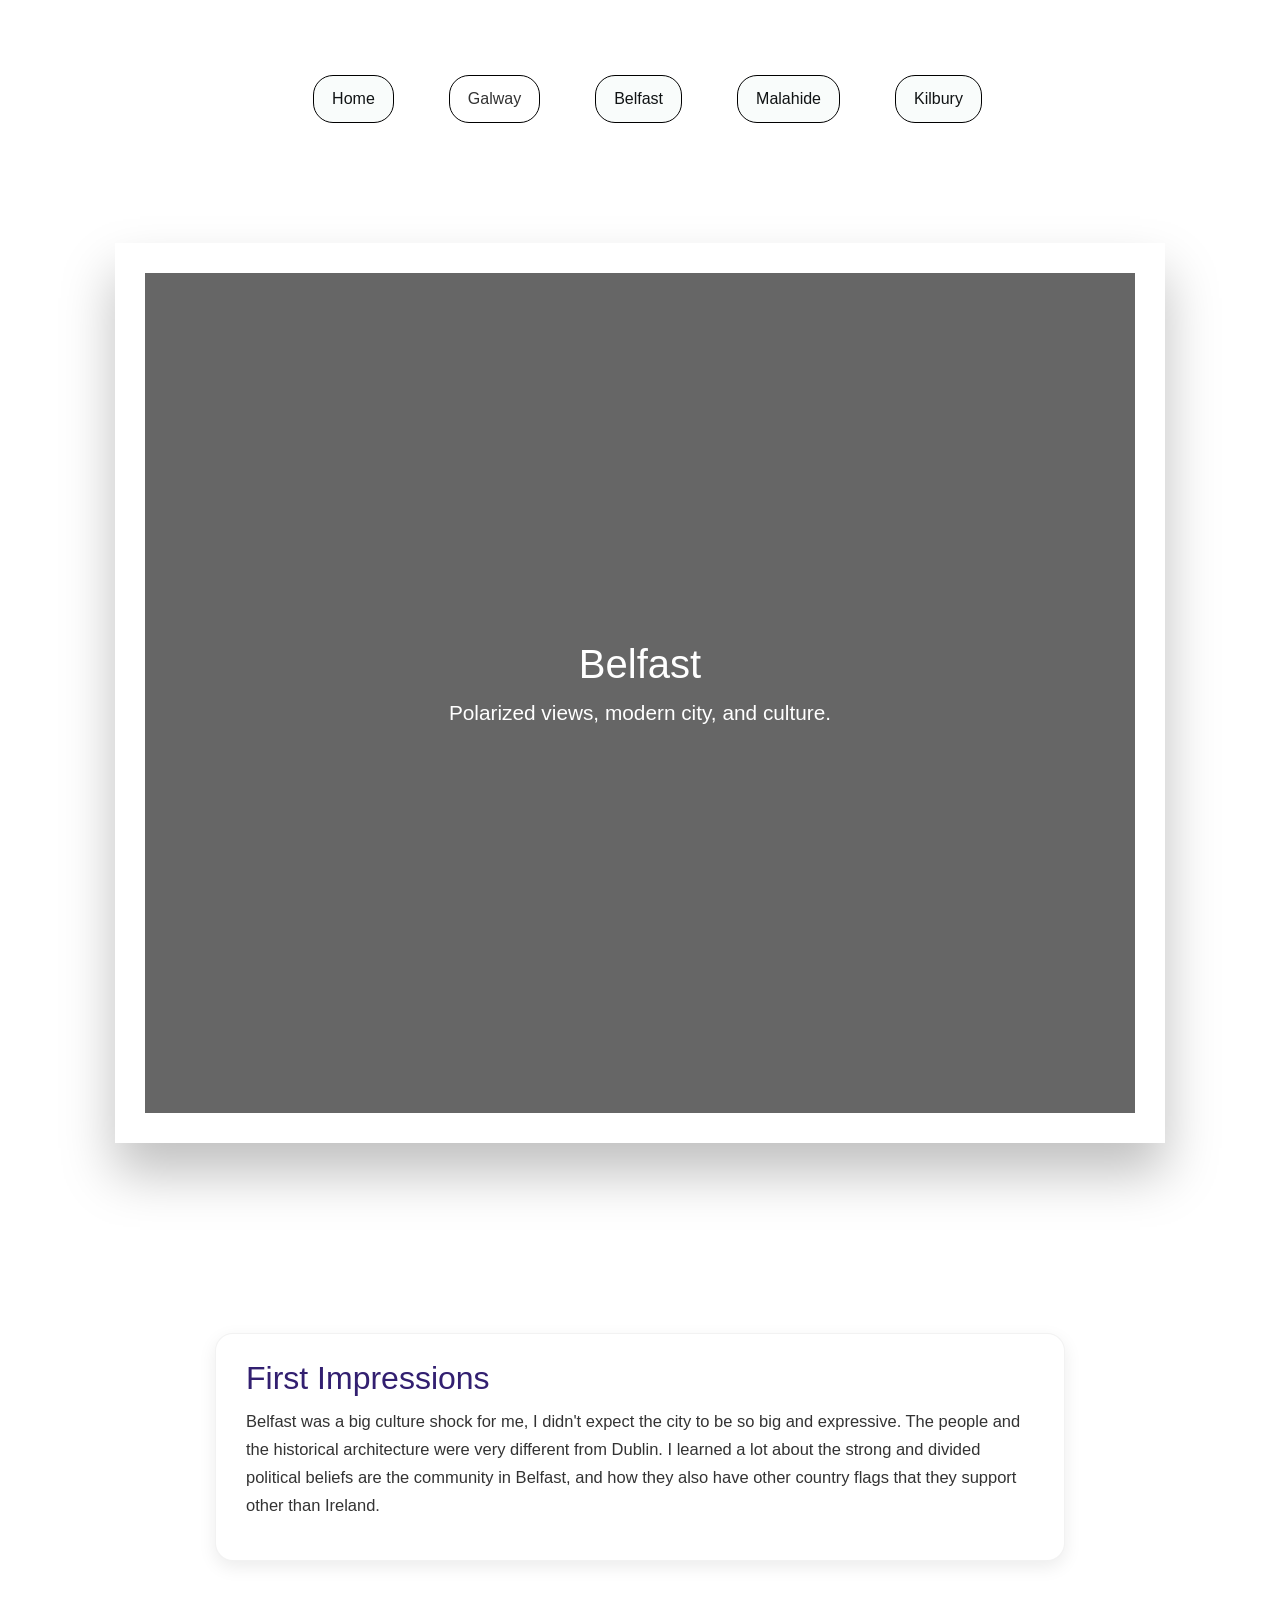
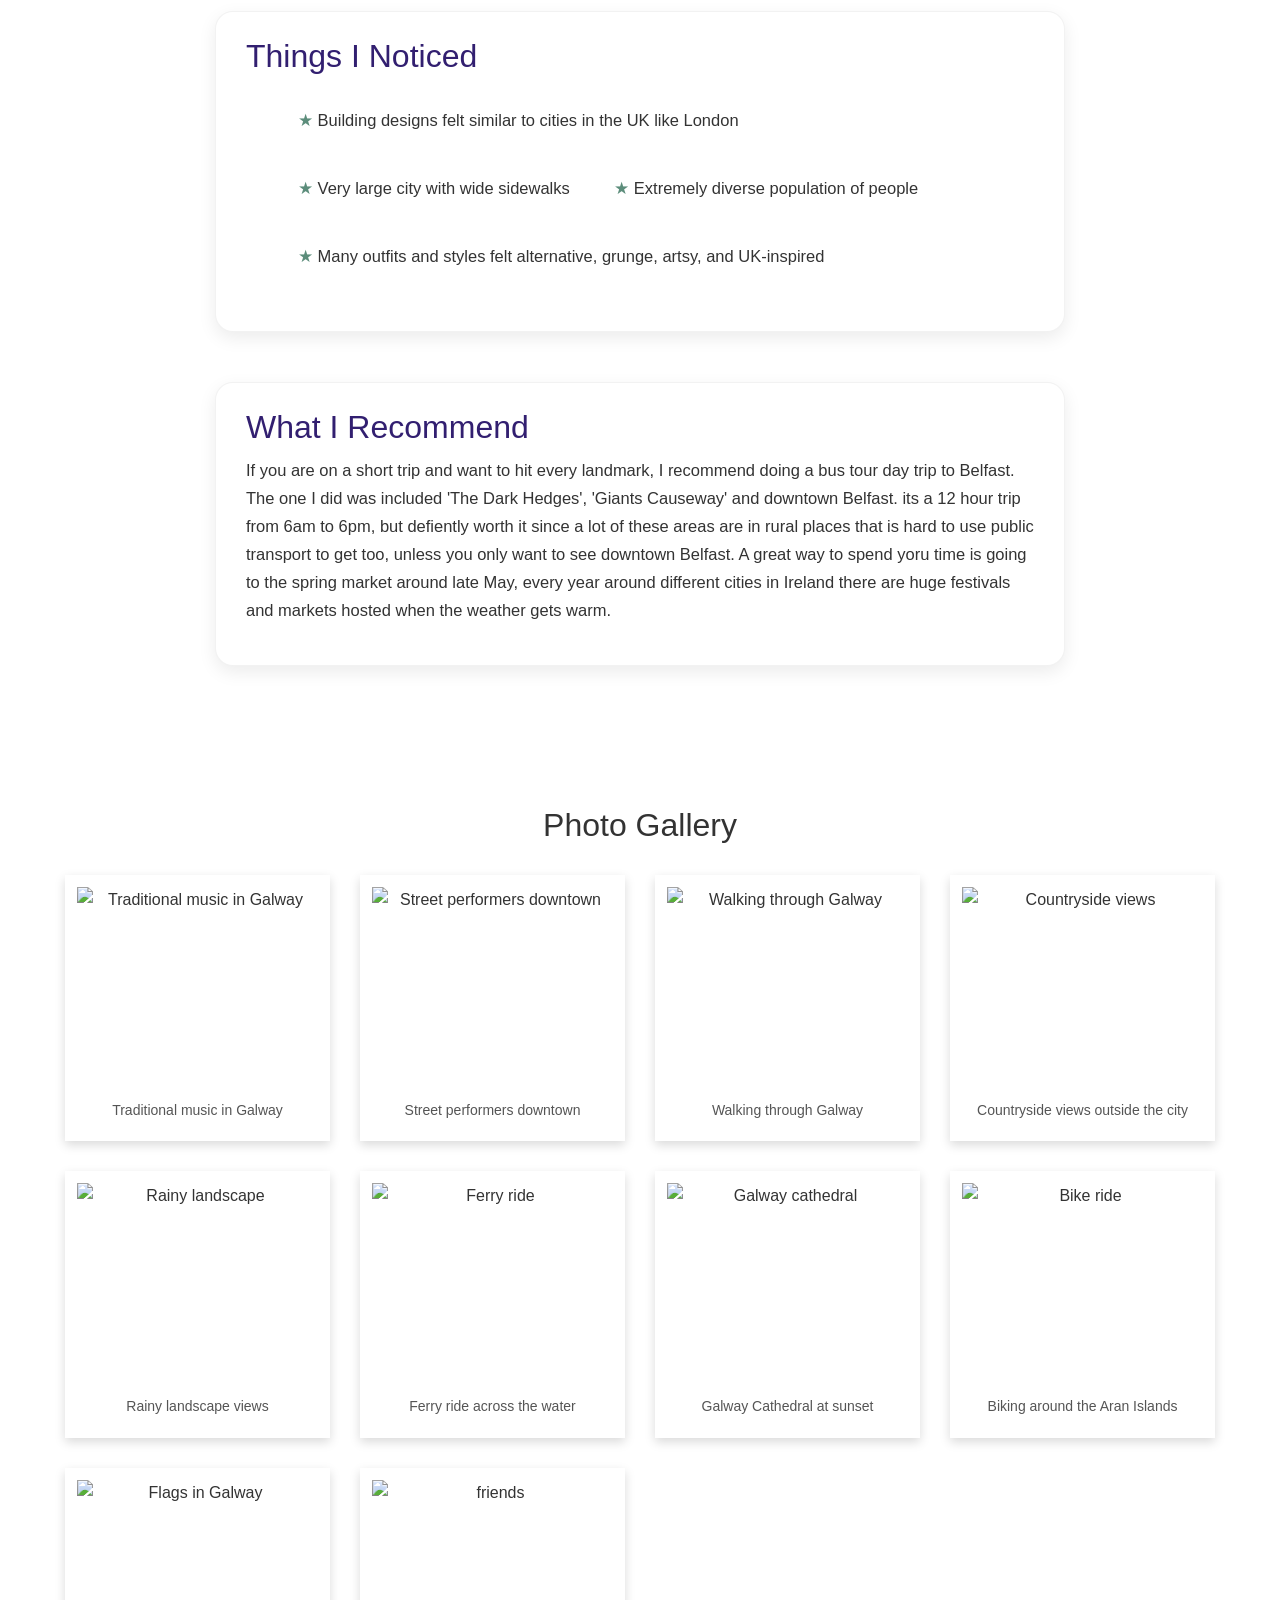
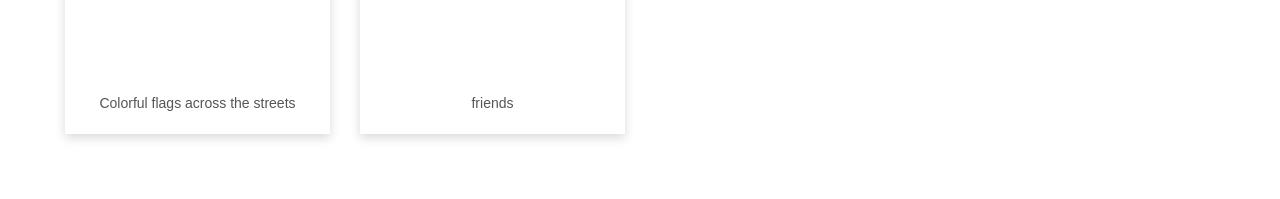
==== belfast.html @ 443b7fda "Add files via upload" ====
<!DOCTYPE html>
<html lang="en">

<head>
    
    <meta charset="UTF-8">
    <meta name="viewport" content="width=device-width, initial-scale=1.0">

    <title>Belfast</title>

    <link href="https://cdn.jsdelivr.net/npm/bootstrap@5.3.7/dist/css/bootstrap.min.css" rel="stylesheet">
    <link rel="stylesheet" href="style.css">
    <link rel="stylesheet" href="belfast.css">

     
</head>
<a id="skip" href="#main">skip to main</a>

<nav>

<body>

    <!-- navigation -->
    <ul class="nav nav-pills justify-content-end city-tabs">
        <li class="nav-item">
            <a class="nav-link" href="index.html">Home</a>
        </li>
        <li class="nav-item">
            <a class="nav-link active" href="galway.html">Galway</a>
        </li>
        <li class="nav-item">
            <a class="nav-link" href="belfast.html">Belfast</a>
        </li>
        <li class="nav-item">
            <a class="nav-link" href="malahide.html">Malahide</a>
        </li>
         <li class="nav-item">
            <a class="nav-link" href="kilbury.html">Kilbury</a>
        </li>
    </ul>

    <!-- hero -->
   <header class="city-header belfast">
        <h1>Belfast</h1>
        <p>Polarized views, modern city, and culture.</p>
    </header>

    <!-- sections -->
    <main>

        <section class="city-section">
            <h2>First Impressions</h2>
            <p>
                Belfast was a big culture shock for me, I didn't expect the city to be so big and expressive.
                The people and the historical architecture were very different from Dublin. I learned a lot about the
                strong and divided political beliefs are the community in Belfast, and how they also have other country flags
                that they support other than Ireland. 
            </p>
        </section>

        <section class="city-section">

    <h2>Things I Noticed</h2>

    <ul class="city-list">
        <li>Building designs felt similar to cities in the UK like London</li>

        <li>Very large city with wide sidewalks</li>

        <li>Extremely diverse population of people</li>

        <li>Many outfits and styles felt alternative, grunge, artsy, and UK-inspired</li>
    </ul>

</section>

        <section class="city-section">
            <h2>What I Recommend</h2>
            <p>
            If you are on a short trip and want to hit every landmark, I recommend doing a bus tour day trip to Belfast.
            The one I did was included 'The Dark Hedges', 'Giants Causeway' and downtown Belfast. its a 12 hour trip from 6am to 6pm, but
            defiently worth it since a lot of these areas are in rural places that is hard to use public transport to get too, unless you only 
            want to see downtown Belfast.

            A great way to spend yoru time is going to the spring market around late May, every year around different cities in Ireland there are 
            huge festivals and markets hosted when the weather gets warm. 

                 </p>
            
 
        </section>

       

    </main>

  <!-- gallery -->
<section class="photo-gallery">

    <h2>Photo Gallery</h2>

    <div class="gallery-grid">

        <div class="polaroid">
            <img src="img/dragon.jpeg" alt="Traditional music in Galway">
            <p>Traditional music in Galway</p>
        </div>

        <div class="polaroid">
            <img src="img/carnival.jpeg" alt="Street performers downtown">
            <p>Street performers downtown</p>
        </div>

        <div class="polaroid">
            <img src="img/duo.jpeg" alt="Walking through Galway">
            <p>Walking through Galway</p>
        </div>

        <div class="polaroid">
            <img src="img/giants.jpeg" alt="Countryside views">
            <p>Countryside views outside the city</p>
        </div>

        <div class="polaroid">
            <img src="img/history.jpeg" alt="Rainy landscape">
            <p>Rainy landscape views</p>
        </div>

        <div class="polaroid">
            <img src="img/graffiti.jpeg" alt="Ferry ride">
            <p>Ferry ride across the water</p>
        </div>

        <div class="polaroid">
            <img src="img/memorial.jpeg" alt="Galway cathedral">
            <p>Galway Cathedral at sunset</p>
        </div>

        <div class="polaroid">
            <img src="img/hedges.jpeg" alt="Bike ride">
            <p>Biking around the Aran Islands</p>
        </div>


        <div class="polaroid">
            <img src="img/back.jpeg" alt="Flags in Galway">
            <p>Colorful flags across the streets</p>
        </div>

        <div class="polaroid">
            <img src="img/armor.jpeg" alt="friends">
            <p>friends</p>
        </div>
    </div>

</section>
</body>



</html>
---- style.css ----
#skip{
    position:absolute;
    top: -100px;
}

/* RESET */
*{
    margin: 0;
    padding: 0;
    box-sizing: border-box;
}

/* PAGE BASE */
body{
    font-family:'Segoe UI', Tahoma, Geneva, Verdana, sans-serif;
    background-color: #f5ebf2;
    color: #333;
    line-height: 1.6;
}

/* NAVIGATION */
nav{
    background-color: white;
    padding: 15px;
    text-align: center;
}

nav ul{
    list-style: none;
}

nav li{
    display: inline-block;
    margin: 20px 20px;
}

nav a{
    text-decoration: none;
    color: rgb(66, 15, 47);
    font-weight: bold;
}

/* MAIN LAYOUT */
main{
    width: 80%;
    margin: auto;
    padding: 40px 0;
}

/* HERO BASE */
header{
    height: 100vh;

    background-image: url("img/tulips.jpeg");
    background-size: cover;
    background-position: center;

    display: flex;
    flex-direction: column;
    justify-content: center;
    align-items: center;

    text-align: center;
    color: rgb(16, 16, 16);

    position: relative;

    margin: 100px;
     
    box-shadow: 0 30px 50px rgba(240, 239, 239, 0.25);
}

/* HERO OVERLAY */
header::before{
    content: "";
    position: absolute;
    inset: 0;
    background: rgba(80, 209, 175, 0.4);
}

/* HERO TEXT ABOVE OVERLAY */
header h1,
header p,
header a{
    position: relative;
    z-index: 1;
}

header p{
    font-size: 1.3rem;
}



/* ABOUT SECTION */
.about-card{
    background: white;
    width: 90%;
    max-width: 900px;

    margin: 40px auto;
    padding: 25px;

    display: flex;
    gap: 25px;
    align-items: center;

    border-radius: 18px;
    box-shadow: 0 6px 18px rgba(0,0,0,0.08);

    flex-wrap: wrap;
}

.about-card img{
    width: 250px;
    max-width: 100%;
    height: auto;
    object-fit: cover;
    border-radius: 12px;
}

.about-text{
    flex: 1;
    min-width: 250px;
}

.about-text p{
    line-height: 1.7;
    word-wrap: break-word;
}

/* HOMEPAGE GALLERY */
.homepage-gallery{
    text-align: center;
    padding: 40px;
}

.gallery{
    display: flex;
    justify-content: center;
    gap: 25px;
    flex-wrap: wrap;
    margin-top: 20px;
}

.gallery img{
    width: 300px;
    height: 300px;
    object-fit: cover;

    background: rgb(246, 245, 245);
    padding: 12px 12px 40px 12px;

    border-radius: 4px;
    box-shadow: 0 4px 10px rgba(0,0,0,0.2);

    transition: 0.3s;
}

.gallery img:nth-child(1){ transform: rotate(-3deg); }
.gallery img:nth-child(2){ transform: rotate(2deg); }
.gallery img:nth-child(3){ transform: rotate(-2deg); }

.gallery img:hover{
    transform: scale(1.03);
}

/* CITY SECTIONS */
.city-section{
    max-width: 850px;
    margin: 50px auto;

    padding: 25px 30px;
    background: #ffffff;

    border-radius: 18px;
    box-shadow: 0 6px 18px rgba(0,0,0,0.08);

    border: 1px solid rgba(0,0,0,0.05);
    text-align: left;
}

.city-header{
    height: 100vh;

    background-image: url("img/tulips.jpeg");
    background-size: cover;
    background-position: center;

    display: flex;
    flex-direction: column;
    justify-content: center;
    align-items: center;

    text-align: center;
    color: white;

    position: relative;

    margin: 100px;
    border: 30px solid white;
    box-shadow: 0 30px 50px rgba(0,0,0,0.25);

    
}
.city-section h2{
    margin-bottom: 10px;
}

.city-section p,
.city-section li{
    line-height: 1.7;
    font-size: 16.5px;
}

.city-list li::before{
    content: "★ ";
    color: #5c8d7b;
}

/* TABS */
.city-tabs{
    justify-content: center !important;
}

.city-tabs .nav-link{
    margin-left: 15px;
    margin-top: 40px;

    border-radius: 20px;
    padding: 10px 18px;

    background-color: rgba(249, 252, 251, 0.901);
    color: rgb(16, 19, 20);

    border: 1.5px solid black !important;
    transition: 0.3s;
}

.city-tabs .nav-link:hover{
    background-color: rgb(125, 220, 239) !important;
    color: #333 !important;
}

.city-tabs .nav-link.active{
    background-color: white;
    color: #333;
    border: 1px solid white;
}

/* PHOTO GALLERY */
.photo-gallery{
    padding: 50px;
    text-align: center;
}

.gallery-grid{
    display: grid;
    grid-template-columns: repeat(auto-fit, minmax(250px, 1fr));
    gap: 30px;
    margin-top: 30px;
}

.polaroid{
    background: white;
    padding: 12px 12px 20px 12px;

    box-shadow: 0 4px 10px rgba(0,0,0,0.15);

    display: flex;
    flex-direction: column;
}

.polaroid img{
    width: 100%;
    height: 200px;
    object-fit: cover;
    display: block;
}

.polaroid p{
    margin: 12px 0 0 0;
    font-size: 14px;
    color: #555;
    text-align: center;
}

/* MOBILE */
@media (max-width: 768px){

    header,
    .city-header{
        height: 70vh;
        margin: 0;
        border: none;
    }

    .about-card{
        flex-direction: column;
        text-align: center;
    }
}
---- belfast.css ----
.city-header{
    height: 100vh;

    background-image: url("img/acla.jpeg");
    background-size: cover;
    background-position: center;

    display: flex;
    flex-direction: column;
    justify-content: center;
    align-items: center;

    text-align: center;
    color: white;

    position: relative;

    margin: 100px;
    border: 30px solid white;
    box-shadow: 0 30px 50px rgba(0,0,0,0.25);

    
}


.city-header::before{
    content: "";
    position: absolute;
    inset: 0;
    background: rgba(0, 0, 0, 0.6);
}



 
.city-section h2{
    color: #321f70;
    margin-bottom: 10px;
}


@media (max-width: 768px){

    header,
    .city-header{
        height: 70vh;
        margin: 0;
        border: none;
    }

    .about-card{
        flex-direction: column;
        text-align: center;
    }

    .city-section{
        margin: 20px;
        padding: 20px;
    }

    .gallery-grid{
        grid-template-columns: 1fr;
    }
}
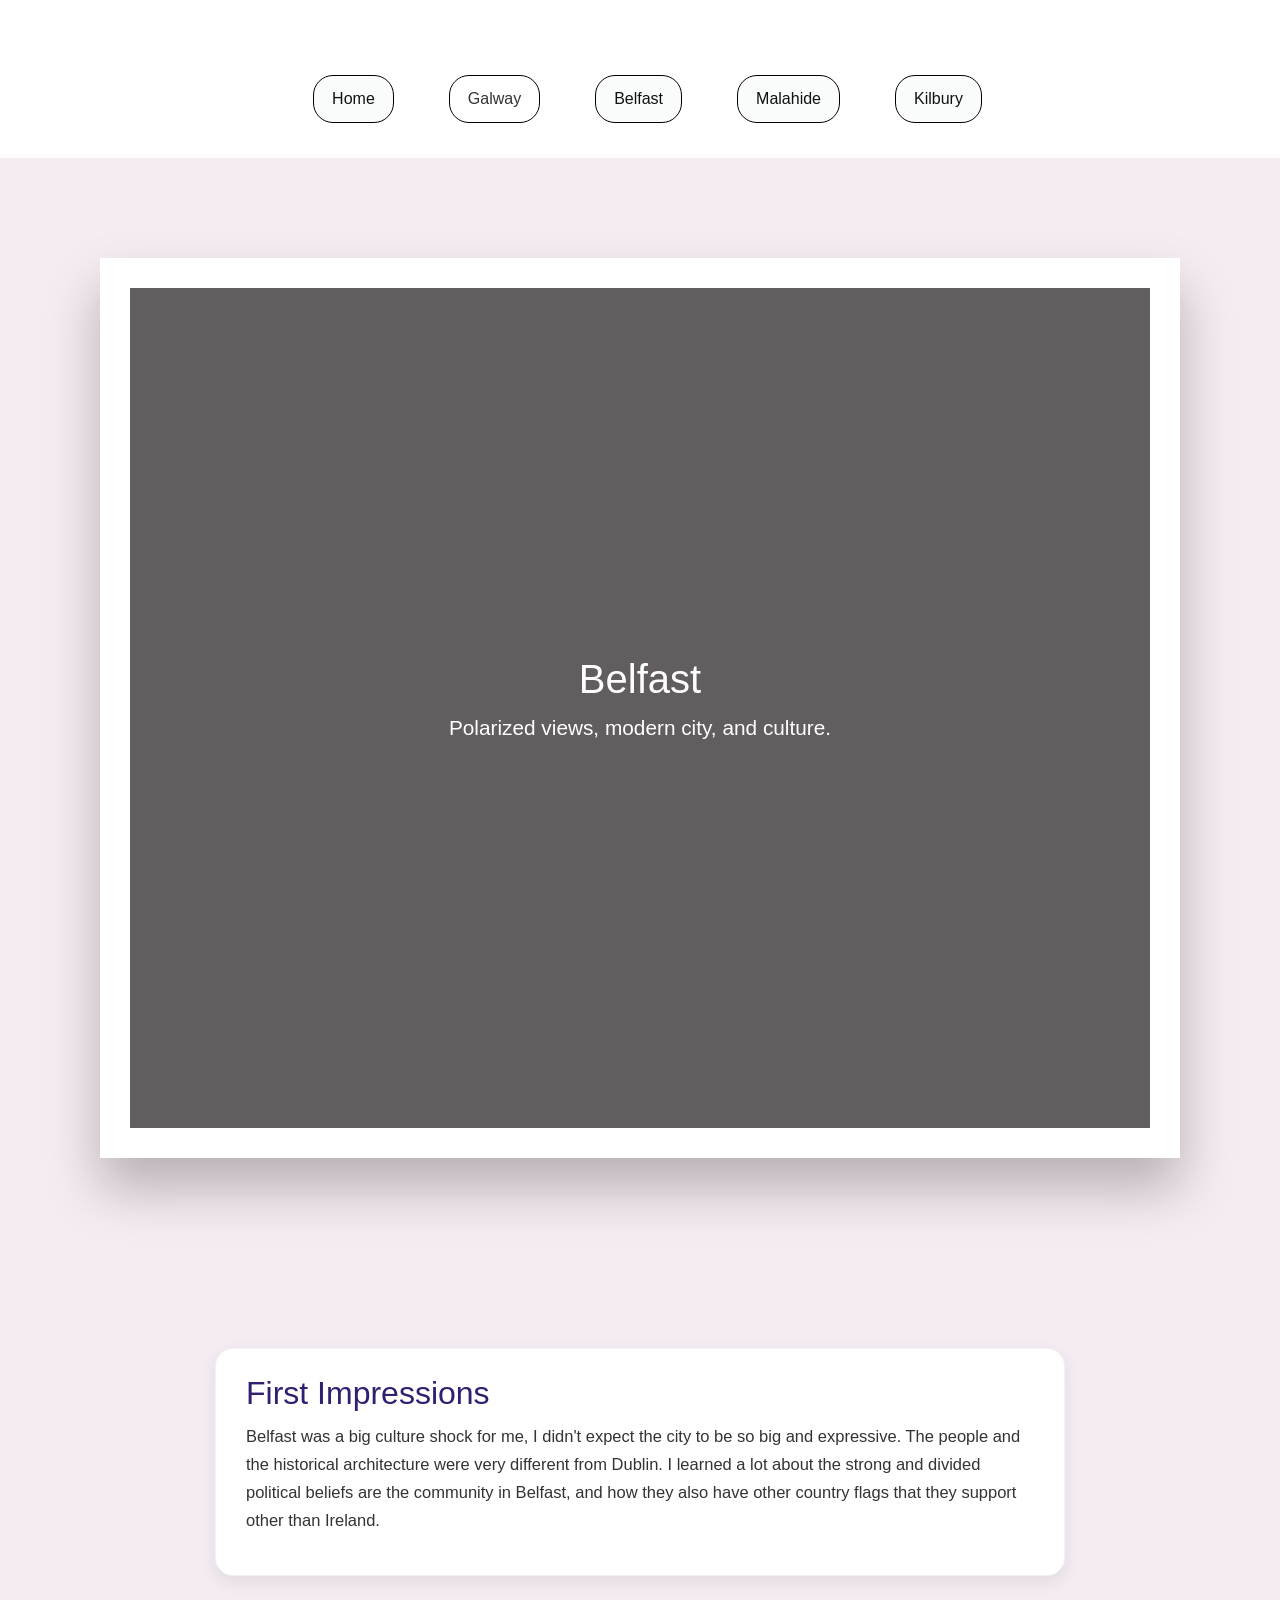
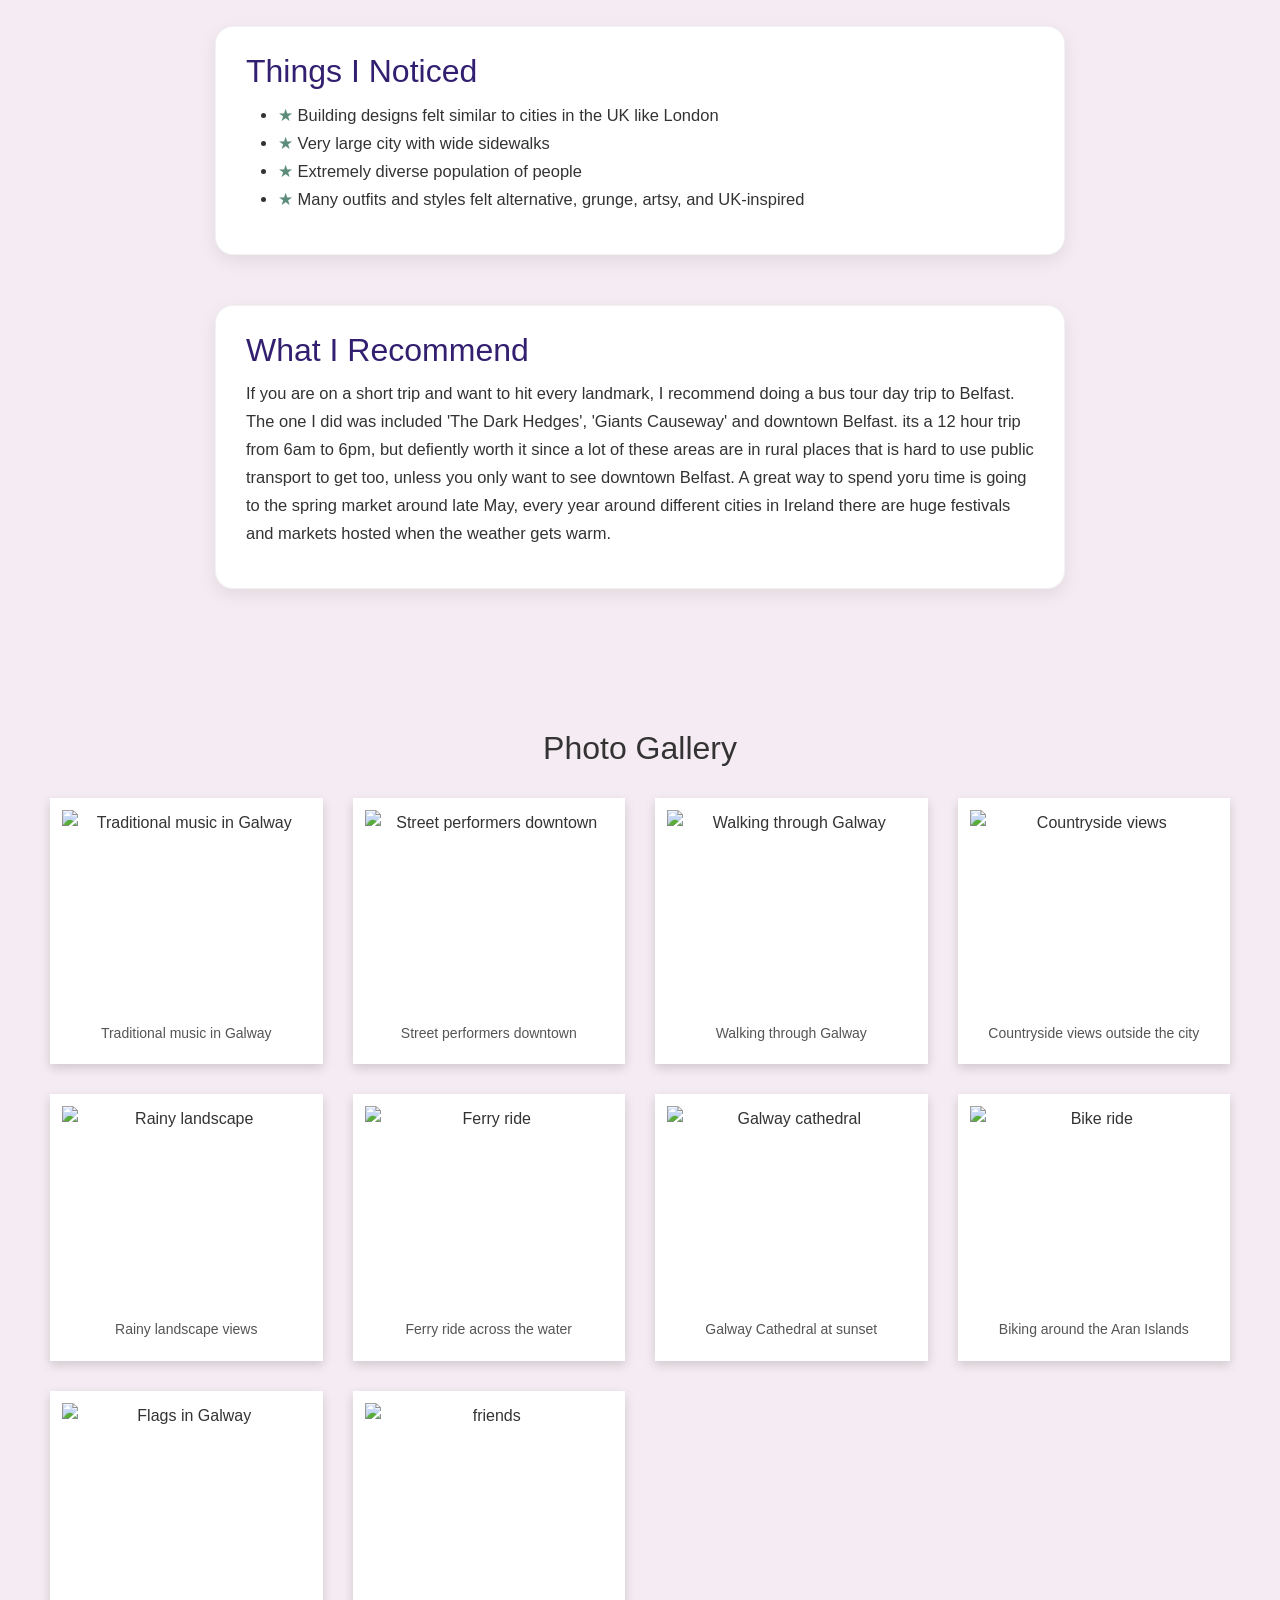
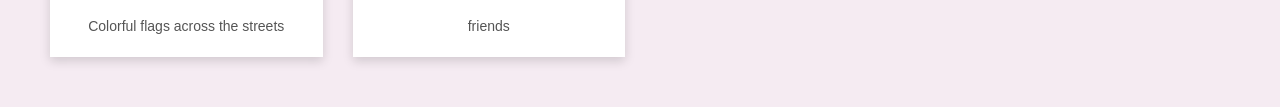
==== commit b736b47b: "Add files via upload" ====
--- a/belfast.html
+++ b/belfast.html
@@ -2,7 +2,7 @@
 <html lang="en">
 
 <head>
-    
+
     <meta charset="UTF-8">
     <meta name="viewport" content="width=device-width, initial-scale=1.0">
 
@@ -12,150 +12,162 @@
     <link rel="stylesheet" href="style.css">
     <link rel="stylesheet" href="belfast.css">
 
-     
 </head>
-<a id="skip" href="#main">skip to main</a>
-
-<nav>
 
 <body>
 
-    <!-- navigation -->
-    <ul class="nav nav-pills justify-content-end city-tabs">
-        <li class="nav-item">
-            <a class="nav-link" href="index.html">Home</a>
-        </li>
-        <li class="nav-item">
-            <a class="nav-link active" href="galway.html">Galway</a>
-        </li>
-        <li class="nav-item">
-            <a class="nav-link" href="belfast.html">Belfast</a>
-        </li>
-        <li class="nav-item">
-            <a class="nav-link" href="malahide.html">Malahide</a>
-        </li>
-         <li class="nav-item">
-            <a class="nav-link" href="kilbury.html">Kilbury</a>
-        </li>
-    </ul>
+    <a id="skip" href="#main">skip to main</a>
+
+    <nav>
+
+        <!-- navigation -->
+        <ul class="nav nav-pills justify-content-end city-tabs">
+
+            <li class="nav-item">
+                <a class="nav-link" href="index.html">Home</a>
+            </li>
+
+            <li class="nav-item">
+                <a class="nav-link active" href="galway.html">Galway</a>
+            </li>
+
+            <li class="nav-item">
+                <a class="nav-link" href="belfast.html">Belfast</a>
+            </li>
+
+            <li class="nav-item">
+                <a class="nav-link" href="malahide.html">Malahide</a>
+            </li>
+
+            <li class="nav-item">
+                <a class="nav-link" href="kilbury.html">Kilbury</a>
+            </li>
+
+        </ul>
+
+    </nav>
 
     <!-- hero -->
-   <header class="city-header belfast">
+    <header class="city-header belfast">
+
         <h1>Belfast</h1>
         <p>Polarized views, modern city, and culture.</p>
+
     </header>
 
     <!-- sections -->
-    <main>
+    <main id="main">
 
         <section class="city-section">
+
             <h2>First Impressions</h2>
+
             <p>
                 Belfast was a big culture shock for me, I didn't expect the city to be so big and expressive.
                 The people and the historical architecture were very different from Dublin. I learned a lot about the
                 strong and divided political beliefs are the community in Belfast, and how they also have other country flags
-                that they support other than Ireland. 
+                that they support other than Ireland.
             </p>
+
         </section>
 
         <section class="city-section">
 
-    <h2>Things I Noticed</h2>
+            <h2>Things I Noticed</h2>
 
-    <ul class="city-list">
-        <li>Building designs felt similar to cities in the UK like London</li>
+            <ul class="city-list">
 
-        <li>Very large city with wide sidewalks</li>
+                <li>Building designs felt similar to cities in the UK like London</li>
 
-        <li>Extremely diverse population of people</li>
+                <li>Very large city with wide sidewalks</li>
 
-        <li>Many outfits and styles felt alternative, grunge, artsy, and UK-inspired</li>
-    </ul>
+                <li>Extremely diverse population of people</li>
 
-</section>
+                <li>Many outfits and styles felt alternative, grunge, artsy, and UK-inspired</li>
+
+            </ul>
+
+        </section>
 
         <section class="city-section">
+
             <h2>What I Recommend</h2>
+
             <p>
-            If you are on a short trip and want to hit every landmark, I recommend doing a bus tour day trip to Belfast.
-            The one I did was included 'The Dark Hedges', 'Giants Causeway' and downtown Belfast. its a 12 hour trip from 6am to 6pm, but
-            defiently worth it since a lot of these areas are in rural places that is hard to use public transport to get too, unless you only 
-            want to see downtown Belfast.
+                If you are on a short trip and want to hit every landmark, I recommend doing a bus tour day trip to Belfast.
+                The one I did was included 'The Dark Hedges', 'Giants Causeway' and downtown Belfast. its a 12 hour trip from 6am to 6pm, but
+                defiently worth it since a lot of these areas are in rural places that is hard to use public transport to get too, unless you only
+                want to see downtown Belfast.
 
-            A great way to spend yoru time is going to the spring market around late May, every year around different cities in Ireland there are 
-            huge festivals and markets hosted when the weather gets warm. 
+                A great way to spend yoru time is going to the spring market around late May, every year around different cities in Ireland there are
+                huge festivals and markets hosted when the weather gets warm.
+            </p>
 
-                 </p>
-            
- 
         </section>
-
-       
 
     </main>
 
-  <!-- gallery -->
-<section class="photo-gallery">
+    <!-- gallery -->
+    <section class="photo-gallery">
 
-    <h2>Photo Gallery</h2>
+        <h2>Photo Gallery</h2>
 
-    <div class="gallery-grid">
+        <div class="gallery-grid">
 
-        <div class="polaroid">
-            <img src="img/dragon.jpeg" alt="Traditional music in Galway">
-            <p>Traditional music in Galway</p>
+            <div class="polaroid">
+                <img src="img/dragon.jpeg" alt="Traditional music in Galway">
+                <p>Traditional music in Galway</p>
+            </div>
+
+            <div class="polaroid">
+                <img src="img/carnival.jpeg" alt="Street performers downtown">
+                <p>Street performers downtown</p>
+            </div>
+
+            <div class="polaroid">
+                <img src="img/duo.jpeg" alt="Walking through Galway">
+                <p>Walking through Galway</p>
+            </div>
+
+            <div class="polaroid">
+                <img src="img/giants.jpeg" alt="Countryside views">
+                <p>Countryside views outside the city</p>
+            </div>
+
+            <div class="polaroid">
+                <img src="img/history.jpeg" alt="Rainy landscape">
+                <p>Rainy landscape views</p>
+            </div>
+
+            <div class="polaroid">
+                <img src="img/graffiti.jpeg" alt="Ferry ride">
+                <p>Ferry ride across the water</p>
+            </div>
+
+            <div class="polaroid">
+                <img src="img/memorial.jpeg" alt="Galway cathedral">
+                <p>Galway Cathedral at sunset</p>
+            </div>
+
+            <div class="polaroid">
+                <img src="img/hedges.jpeg" alt="Bike ride">
+                <p>Biking around the Aran Islands</p>
+            </div>
+
+            <div class="polaroid">
+                <img src="img/back.jpeg" alt="Flags in Galway">
+                <p>Colorful flags across the streets</p>
+            </div>
+
+            <div class="polaroid">
+                <img src="img/armor.jpeg" alt="friends">
+                <p>friends</p>
+            </div>
+
         </div>
 
-        <div class="polaroid">
-            <img src="img/carnival.jpeg" alt="Street performers downtown">
-            <p>Street performers downtown</p>
-        </div>
+    </section>
 
-        <div class="polaroid">
-            <img src="img/duo.jpeg" alt="Walking through Galway">
-            <p>Walking through Galway</p>
-        </div>
-
-        <div class="polaroid">
-            <img src="img/giants.jpeg" alt="Countryside views">
-            <p>Countryside views outside the city</p>
-        </div>
-
-        <div class="polaroid">
-            <img src="img/history.jpeg" alt="Rainy landscape">
-            <p>Rainy landscape views</p>
-        </div>
-
-        <div class="polaroid">
-            <img src="img/graffiti.jpeg" alt="Ferry ride">
-            <p>Ferry ride across the water</p>
-        </div>
-
-        <div class="polaroid">
-            <img src="img/memorial.jpeg" alt="Galway cathedral">
-            <p>Galway Cathedral at sunset</p>
-        </div>
-
-        <div class="polaroid">
-            <img src="img/hedges.jpeg" alt="Bike ride">
-            <p>Biking around the Aran Islands</p>
-        </div>
-
-
-        <div class="polaroid">
-            <img src="img/back.jpeg" alt="Flags in Galway">
-            <p>Colorful flags across the streets</p>
-        </div>
-
-        <div class="polaroid">
-            <img src="img/armor.jpeg" alt="friends">
-            <p>friends</p>
-        </div>
-    </div>
-
-</section>
 </body>
 
-
-
 </html>
--- a/style.css
+++ b/style.css
@@ -295,8 +295,38 @@
         border: none;
     }
 
+    main{
+        width: 95%;
+    }
+
+    .city-section{
+        width: 95%;
+        padding: 20px;
+        margin: 25px auto;
+    }
+
     .about-card{
+        width: 95%;
+        padding: 20px;
+        gap: 15px;
+
         flex-direction: column;
         text-align: center;
     }
+
+    .about-text p,
+    .city-section p,
+    .city-section li{
+        font-size: 15px;
+        line-height: 1.5;
+    }
+}
+
+
+#skip:focus{
+    top: 10px;
+    left: 10px;
+    background: white;
+    padding: 10px;
+    z-index: 1000;
 }
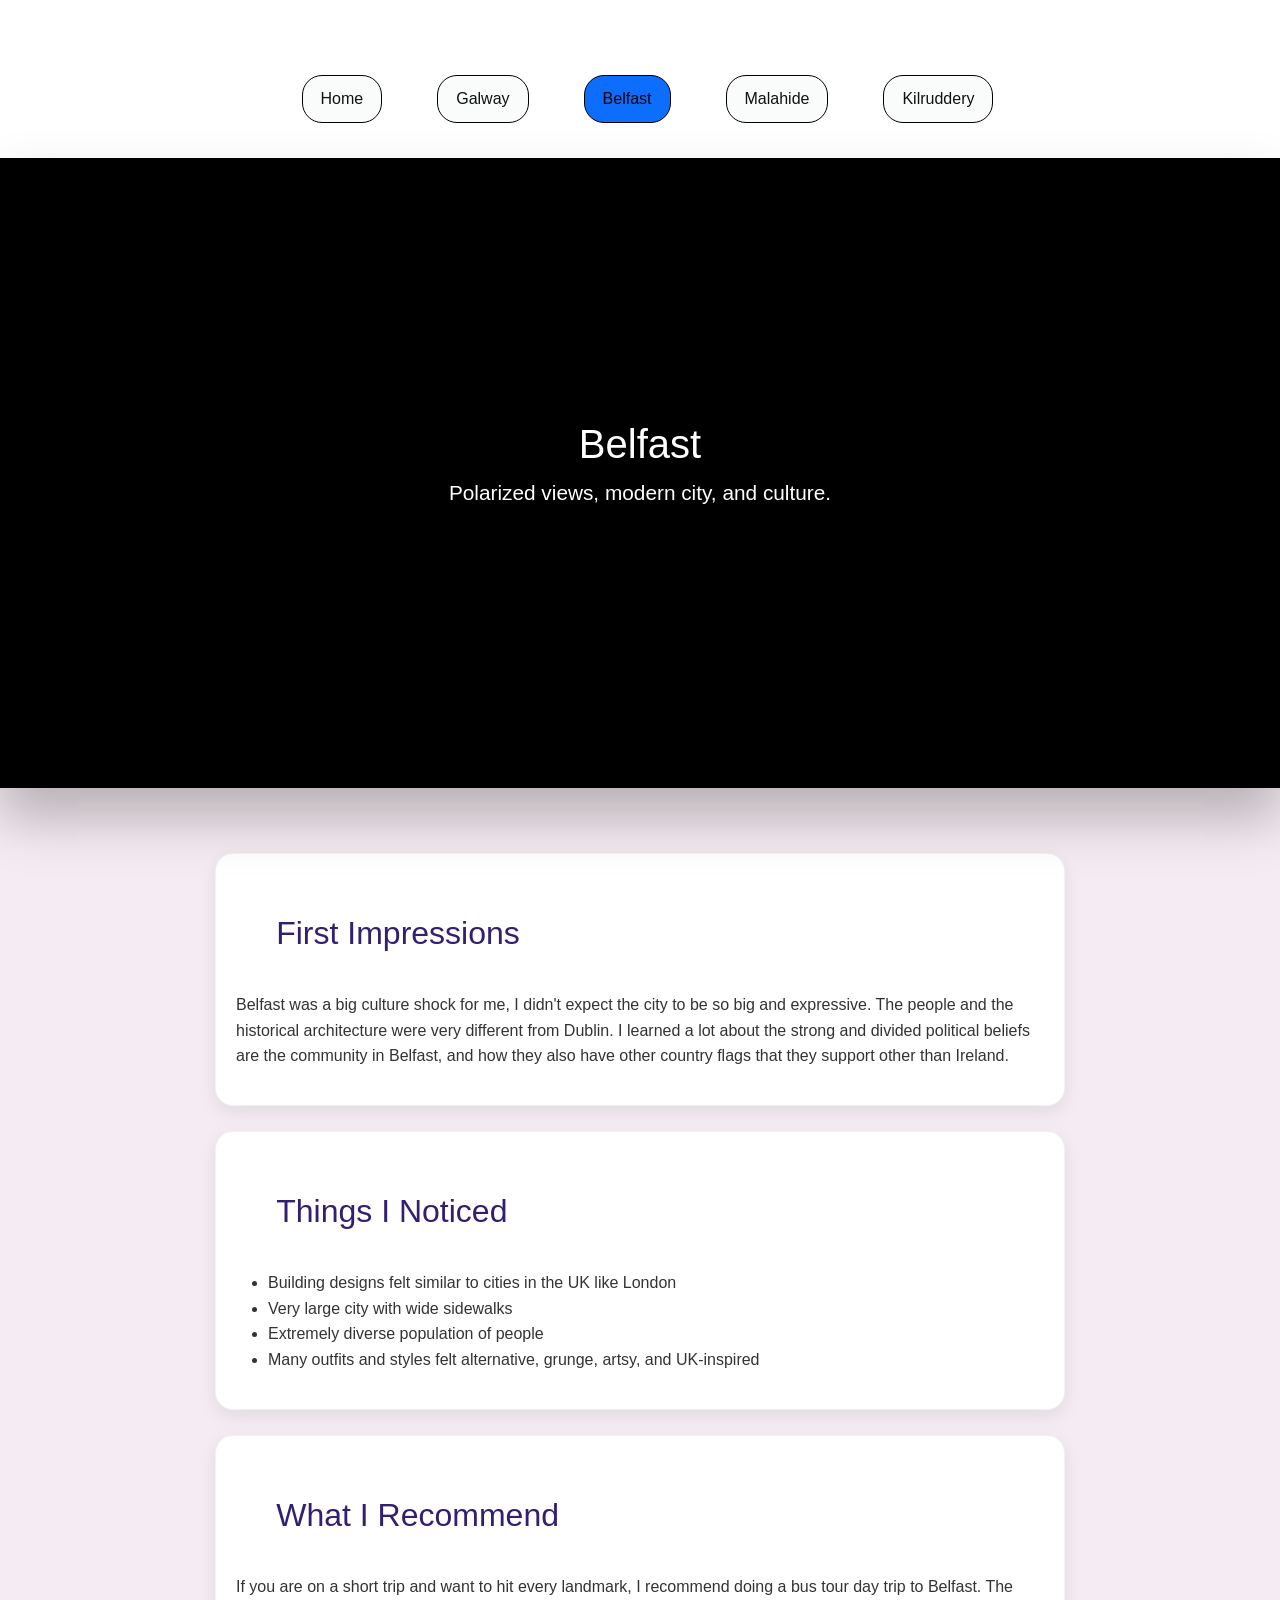
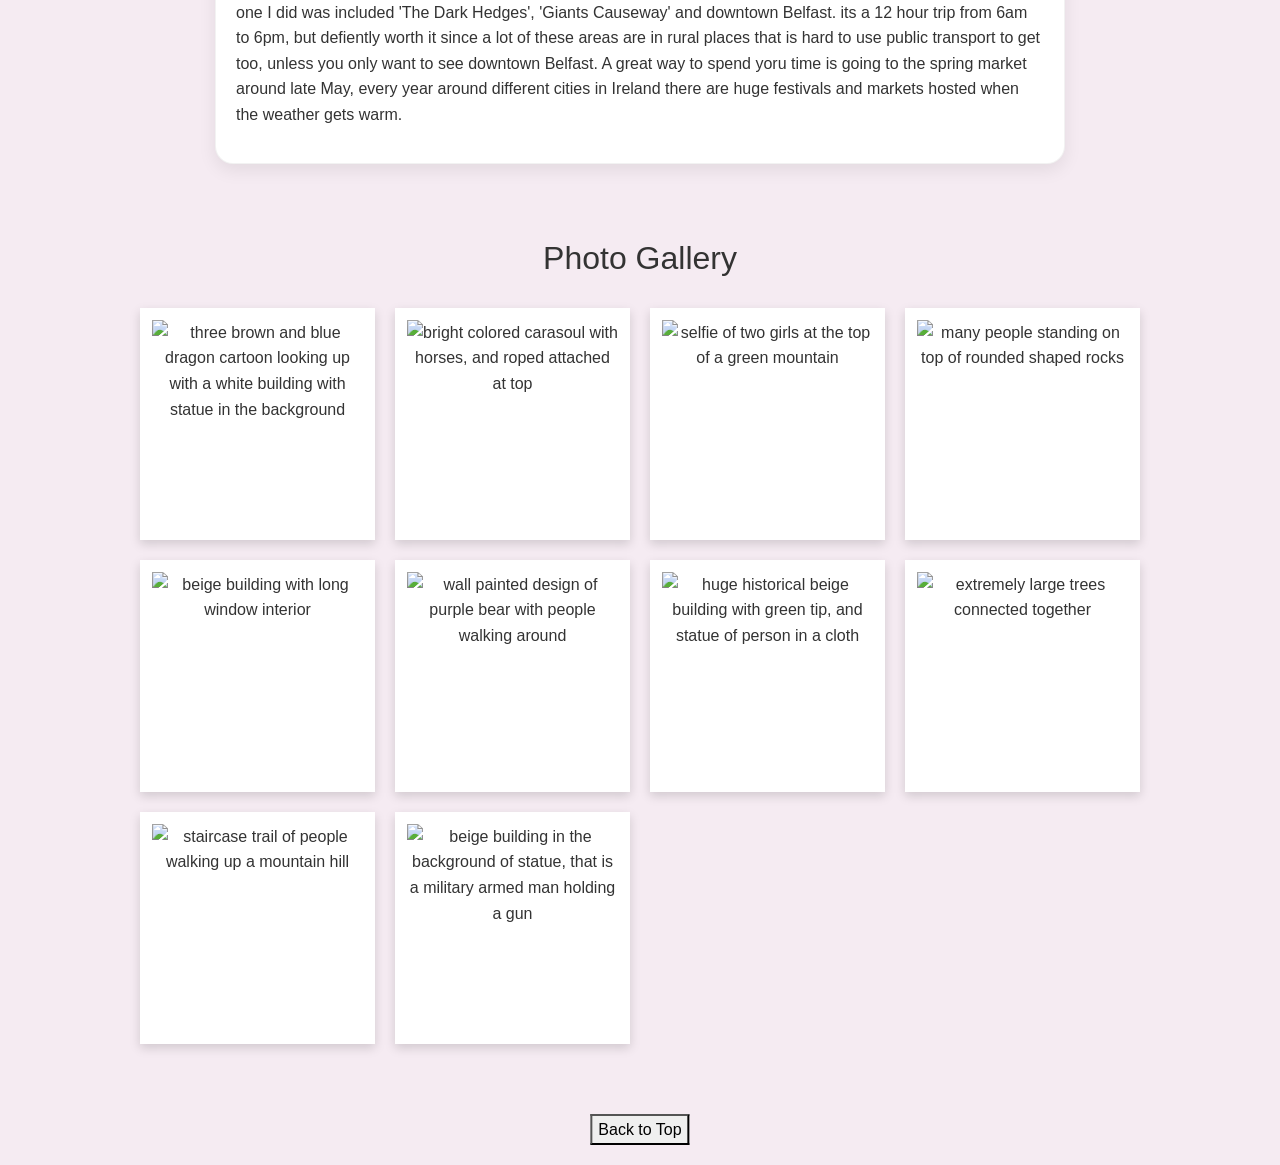
==== commit c1bf510f: "Add files via upload" ====
--- a/belfast.html
+++ b/belfast.html
@@ -7,6 +7,7 @@
     <meta name="viewport" content="width=device-width, initial-scale=1.0">
 
     <title>Belfast</title>
+    <link rel="icon" type="image/png" href="img/cherry.png">
 
     <link href="https://cdn.jsdelivr.net/npm/bootstrap@5.3.7/dist/css/bootstrap.min.css" rel="stylesheet">
     <link rel="stylesheet" href="style.css">
@@ -28,11 +29,11 @@
             </li>
 
             <li class="nav-item">
-                <a class="nav-link active" href="galway.html">Galway</a>
+                <a class="nav-link" href="galway.html">Galway</a>
             </li>
 
             <li class="nav-item">
-                <a class="nav-link" href="belfast.html">Belfast</a>
+                <a class="nav-link active" href="belfast.html">Belfast</a>
             </li>
 
             <li class="nav-item">
@@ -40,7 +41,7 @@
             </li>
 
             <li class="nav-item">
-                <a class="nav-link" href="kilbury.html">Kilbury</a>
+                <a class="nav-link" href="kilruddery.html">Kilruddery</a>
             </li>
 
         </ul>
@@ -105,7 +106,7 @@
 
         </section>
 
-    </main>
+     
 
     <!-- gallery -->
     <section class="photo-gallery">
@@ -115,59 +116,66 @@
         <div class="gallery-grid">
 
             <div class="polaroid">
-                <img src="img/dragon.jpeg" alt="Traditional music in Galway">
-                <p>Traditional music in Galway</p>
+                <img src="img/dragon.jpeg" alt="three brown and blue dragon cartoon looking up with a white building with statue in the background">
+                
             </div>
 
             <div class="polaroid">
-                <img src="img/carnival.jpeg" alt="Street performers downtown">
-                <p>Street performers downtown</p>
+                <img src="img/carnival.jpeg" alt="bright colored carasoul with horses, and roped attached at top">
+                
             </div>
 
             <div class="polaroid">
-                <img src="img/duo.jpeg" alt="Walking through Galway">
-                <p>Walking through Galway</p>
+                <img src="img/duo.jpeg" alt="selfie of two girls at the top of a green mountain ">
+                
             </div>
 
             <div class="polaroid">
-                <img src="img/giants.jpeg" alt="Countryside views">
-                <p>Countryside views outside the city</p>
+                <img src="img/giants.jpeg" alt="many people standing on top of rounded shaped rocks ">
+                 
             </div>
 
             <div class="polaroid">
-                <img src="img/history.jpeg" alt="Rainy landscape">
-                <p>Rainy landscape views</p>
+                <img src="img/history.jpeg" alt="beige building with long window interior">
+                
             </div>
 
             <div class="polaroid">
-                <img src="img/graffiti.jpeg" alt="Ferry ride">
-                <p>Ferry ride across the water</p>
+                <img src="img/graffiti.jpeg" alt="wall painted design of purple bear with people walking around">
+                 
             </div>
 
             <div class="polaroid">
-                <img src="img/memorial.jpeg" alt="Galway cathedral">
-                <p>Galway Cathedral at sunset</p>
+                <img src="img/memorial.jpeg" alt="huge historical beige building with green tip, and statue of person in a cloth">
+                 
             </div>
 
             <div class="polaroid">
-                <img src="img/hedges.jpeg" alt="Bike ride">
-                <p>Biking around the Aran Islands</p>
+                <img src="img/hedges.jpeg" alt="extremely large trees connected together">
+                
             </div>
 
             <div class="polaroid">
-                <img src="img/back.jpeg" alt="Flags in Galway">
-                <p>Colorful flags across the streets</p>
+                <img src="img/back.jpeg" alt="staircase trail of people walking up a mountain hill">
+                
             </div>
 
             <div class="polaroid">
-                <img src="img/armor.jpeg" alt="friends">
-                <p>friends</p>
+                <img src="img/armor.jpeg" alt="beige building in the background of statue, that is a military armed man holding a gun ">
+                
             </div>
 
         </div>
 
     </section>
+</main>
+</body>
+
+</html>
+
+<button id="topBtn">Back to Top</button>
+
+<script src="script.js"></script>
 
 </body>
-
 </html>
--- a/style.css
+++ b/style.css
@@ -3,12 +3,6 @@
     top: -100px;
 }
 
-/* RESET */
-*{
-    margin: 0;
-    padding: 0;
-    box-sizing: border-box;
-}
 
 /* PAGE BASE */
 body{
@@ -54,6 +48,7 @@
     background-image: url("img/tulips.jpeg");
     background-size: cover;
     background-position: center;
+    background-color: black;
 
     display: flex;
     flex-direction: column;
@@ -61,24 +56,29 @@
     align-items: center;
 
     text-align: center;
-    color: rgb(16, 16, 16);
+    color: white;
 
     position: relative;
 
     margin: 100px;
-     
-    box-shadow: 0 30px 50px rgba(240, 239, 239, 0.25);
+    
+    box-shadow: 0 30px 50px rgba(0,0,0,0.25);
+
+    overflow: hidden;
 }
 
 /* HERO OVERLAY */
 header::before{
     content: "";
     position: absolute;
-    inset: 0;
+    top: 0;
+left: 0;
+right: 0;
+bottom: 0;
     background: rgba(80, 209, 175, 0.4);
-}
-
-/* HERO TEXT ABOVE OVERLAY */
+    z-index: 0;
+}
+
 header h1,
 header p,
 header a{
@@ -102,7 +102,7 @@
     padding: 25px;
 
     display: flex;
-    gap: 25px;
+    gap: 15px;
     align-items: center;
 
     border-radius: 18px;
@@ -117,6 +117,8 @@
     height: auto;
     object-fit: cover;
     border-radius: 12px;
+    
+
 }
 
 .about-text{
@@ -167,10 +169,9 @@
 
 /* CITY SECTIONS */
 .city-section{
-    max-width: 850px;
-    margin: 50px auto;
-
-    padding: 25px 30px;
+    width: min(95%, 850px);
+    margin: 25px auto;
+    padding: 20px;
     background: #ffffff;
 
     border-radius: 18px;
@@ -186,6 +187,7 @@
     background-image: url("img/tulips.jpeg");
     background-size: cover;
     background-position: center;
+    background-color: #000;
 
     display: flex;
     flex-direction: column;
@@ -203,20 +205,16 @@
 
     
 }
+
+
+
+
 .city-section h2{
     margin-bottom: 10px;
 }
 
-.city-section p,
-.city-section li{
-    line-height: 1.7;
-    font-size: 16.5px;
-}
-
-.city-list li::before{
-    content: "★ ";
-    color: #5c8d7b;
-}
+ 
+ 
 
 /* TABS */
 .city-tabs{
@@ -242,12 +240,14 @@
     color: #333 !important;
 }
 
+
+
 .city-tabs .nav-link.active{
-    background-color: white;
-    color: #333;
-    border: 1px solid white;
-}
-
+    
+    color: #000 !important;
+    border-radius: 20px;
+    border: 1.5px solid black !important;
+}
 /* PHOTO GALLERY */
 .photo-gallery{
     padding: 50px;
@@ -286,41 +286,18 @@
 }
 
 /* MOBILE */
-@media (max-width: 768px){
-
-    header,
-    .city-header{
-        height: 70vh;
-        margin: 0;
-        border: none;
-    }
-
-    main{
-        width: 95%;
-    }
-
-    .city-section{
-        width: 95%;
-        padding: 20px;
-        margin: 25px auto;
-    }
-
-    .about-card{
-        width: 95%;
-        padding: 20px;
-        gap: 15px;
-
-        flex-direction: column;
-        text-align: center;
-    }
-
-    .about-text p,
-    .city-section p,
-    .city-section li{
-        font-size: 15px;
-        line-height: 1.5;
-    }
-}
+ header,
+.city-header{
+    height: 70vh;
+    margin: 0;
+    border: none;
+}
+
+main{
+    width: min(95%, 1100px);
+    margin: auto;
+}
+
 
 
 #skip:focus{
@@ -329,4 +306,50 @@
     background: white;
     padding: 10px;
     z-index: 1000;
+}
+
+
+@media (prefers-reduced-motion: reduce){
+
+    *{
+        transition: none !important;
+        animation: none !important;
+    }
+
+    .gallery img,
+    .gallery img:hover,
+    .gallery img:nth-child(1),
+    .gallery img:nth-child(2),
+    .gallery img:nth-child(3){
+        transform: none !important;
+    }
+}
+
+#skip{
+    position: absolute;
+    top: -100px;
+    left: 10px;
+
+    background: white;
+    color: black;
+    font-weight: bold;
+
+    padding: 10px 14px;
+    border: 2px solid black;
+    border-radius: 6px;
+
+    text-decoration: none;
+    z-index: 1000;
+}
+
+/* show it when tabbing */
+#skip:focus{
+    top: 10px;
+}
+
+ #topBtn{
+    position: relative;
+    bottom: 20px;
+    left: 50%;
+    transform: translateX(-50%);
 }
--- a/belfast.css
+++ b/belfast.css
@@ -9,7 +9,7 @@
     flex-direction: column;
     justify-content: center;
     align-items: center;
-
+     background-color: black;
     text-align: center;
     color: white;
 
@@ -36,29 +36,28 @@
 .city-section h2{
     color: #321f70;
     margin-bottom: 10px;
+    margin: 20px auto;
+    padding: 20px;
+    width: min(95%, 850px);
 }
 
 
-@media (max-width: 768px){
+ header,
+.city-header{
+    height: 70vh;
+    margin: 0;
+    border: none;
+}
 
-    header,
-    .city-header{
-        height: 70vh;
-        margin: 0;
-        border: none;
-    }
+.about-card{
+    display: flex;
+    flex-wrap: wrap;
+    flex-direction: column;
+    text-align: center;
+}
 
-    .about-card{
-        flex-direction: column;
-        text-align: center;
-    }
-
-    .city-section{
-        margin: 20px;
-        padding: 20px;
-    }
-
-    .gallery-grid{
-        grid-template-columns: 1fr;
-    }
-} +.gallery-grid{
+    display: grid;
+    grid-template-columns: repeat(auto-fit, minmax(200px, 1fr));
+    gap: 20px;
+}
